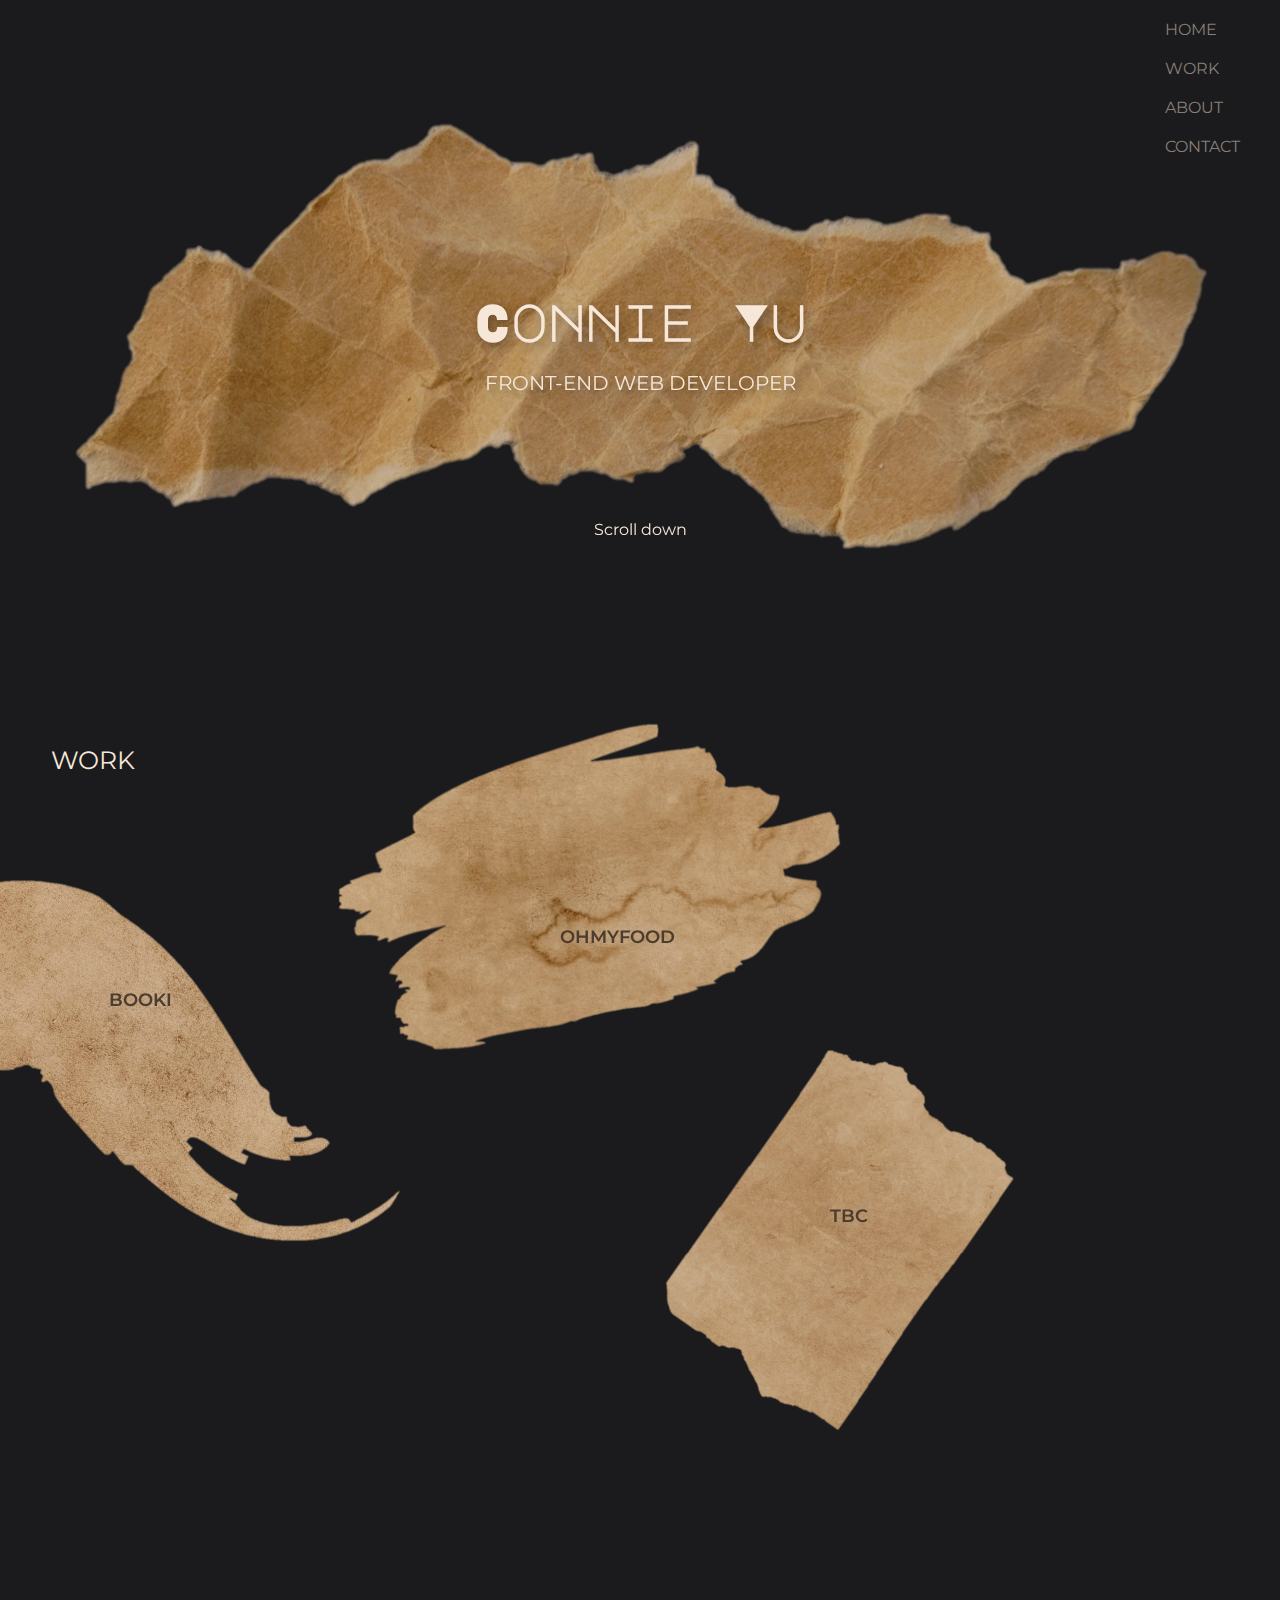
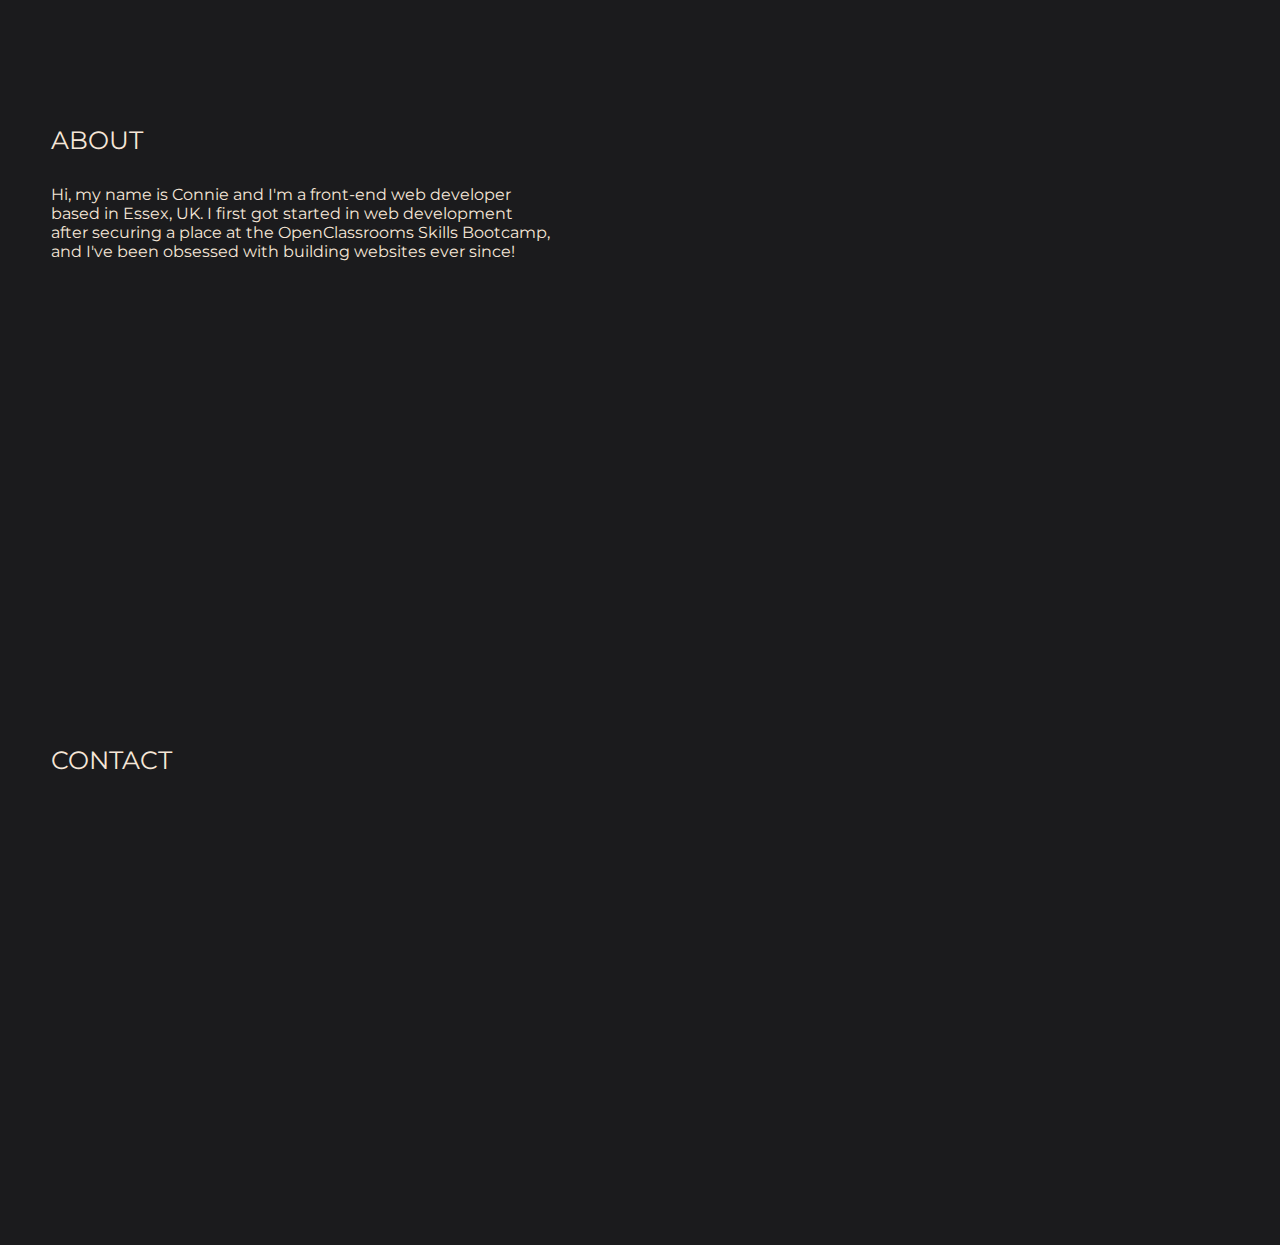
==== index.html @ 80e0e42f "Removed the word "test"" ====
<!DOCTYPE html>
<html lang="en">
<head>
    <meta charset="UTF-8">
    <meta name="viewport" content="width=device-width, initial-scale=1.0">
    <link rel="stylesheet" href="css/style.css"/>
    <link rel="stylesheet" href="https://cdnjs.cloudflare.com/ajax/libs/font-awesome/6.3.0/css/all.min.css" integrity="sha512-SzlrxWUlpfuzQ+pcUCosxcglQRNAq/DZjVsC0lE40xsADsfeQoEypE+enwcOiGjk/bSuGGKHEyjSoQ1zVisanQ==" crossorigin="anonymous" referrerpolicy="no-referrer">
    <link href="https://fonts.googleapis.com/css?family=Major+Mono+Display:regular" rel="stylesheet" />
    <link href="https://fonts.googleapis.com/css?family=Montserrat:100,200,300,regular,500,600,700,800,900,100italic,200italic,300italic,italic,500italic,600italic,700italic,800italic,900italic" rel="stylesheet" />
    <title>Portfolio Connie Yu</title>
</head>
<body>
    <section>

    <nav>
        <div class="NavBar">
            <ul>
              <div><li id="HomeNav"><a href="#">HOME</a></li></div>
              <div><li id="WorkNav"><a href="#WORK">WORK</a></li></div>
              <div><li id="AboutNav"><a href="#ABOUT">ABOUT</a></li></div>
              <div><li id="Contact"><a href="#CONTACT">CONTACT</a></li></div>
            </ul>
        </div>
    </nav>
    <div class="BackgroundImage"><img src="images\PaperTexture.png"></div>
    <div class="TitleContainer">
        <h1>Connie Yu</h1>
        <h2>FRONT-END WEB DEVELOPER</h2>
    </div>

    <div class="ScrollDownContainer">
        <div class="ScrollDownTextContainer">
            Scroll down
        </div>
    <div class="DownArrowContainer">
        <i class="fa-solid fa-angle-down"></i>
    </div>


</section>

<div id="Pages">

<div id="WORK">

    <h2 class="PageTitle">WORK</h2>
    <div class="WoodAbstractContainer">
        <div class="WoodAbstract1Container"><img src="images\WoodAbstract1.png"></div>
        <div class="WoodAbstract2Container"><img src="images\WoodAbstract2.png"></div>
        <div class="WoodAbstract3Container"><img src="images\WoodAbstract3.png"></div>
    </div>
    
    <div class="ProjectTitlesContainer">
        <div class=BookiTitle>
            <div class="ProjectTitleContainer">
                <a href="Booki.html">BOOKI</a>
            </div>
        </div>

        <div class=OhmyfoodTitle>
            <div class="ProjectTitleContainer">
                <a href="Ohmyfood.html">OHMYFOOD</a>
            </div>
        </div>

        <div class=TBCTitle>
            <div class="ProjectTitleContainer">
                <a href="TBC.html">TBC</a>
            </div>
        </div>
    </div>

</div>

<div id="ABOUT">
    <h2 class="PageTitle">ABOUT</h2>
    
    <div class="AboutTextContainer">
        <p>Hi, my name is Connie and I'm a front-end web developer based in Essex, UK. I first got started in web development after securing a place at the OpenClassrooms Skills Bootcamp, and I've been obsessed with building websites ever since!</p>
    </div>
</div>

<div id="CONTACT">
    <h2 class="PageTitle">CONTACT</h2>
</div>

</div>


</body>
</html>
---- css/style.css ----
*{
    box-sizing: border-box;
    margin: 0;
    padding: 0;
    font-family: "Montserrat",sans-serif;
    color:#F6E7D8;
    background-color:#1b1b1d;
    

}  

div.BackgroundImage {
    display:flex;
    z-index:0;
    align-items:center;
    width:100%;
    object-fit:cover;
    margin-top:-200px;
    justify-content:center;
}

img {
    width:1280px;
    opacity:84%;
}

div#Pages {
    padding-left:4%;
    padding-right:4%;
}

div.TitleContainer h1 {
    font-family:"Major Mono Display", sans-serif;
    display:flex;
    font-size:50px;
    padding-bottom:25px;

}

h2 {
    display:flex;
    font-weight:400;
    font-size:19.5px;


}

div.TitleContainer {

    display:flex;
    align-items:center;
    justify-content:center;
    flex-direction:column;
    z-index:3;
    position:relative;
    margin-top:-400px;
    background-color:transparent;
    text-shadow:3px 4px 10px #1b1b1a5e;


}

div.TitleContainer h1 {
    background-color: transparent;
}


div.TitleContainer h2 {
    background-color: transparent;
}

nav ul li a {
    position:relative;
    text-decoration:none;
    display:flex;
    color:#867F77;
    padding-bottom:20px;
    background-color:transparent;

}

nav ul li a:hover {
    color:#F6E7D8;
   
}


.NavBar  {
    display:flex;
    justify-content:right;
    padding-right:40px;
    padding-top:20px;
    z-index:3;
    background-color:transparent;



}

.NavBar ul li {
    list-style: none;
}

nav  {
    display:flex;
    flex-direction:column;

 
}


div.ScrollDownContainer {
    position:fixed;
    width:100vw;
    background-color:transparent;
    display:flex;
    align-items:center;
    flex-direction:column;
    padding-top:125px;


}

div.ScrollDownTextContainer {
    padding-bottom:5px;
    background-color:transparent;
    display:flex;
    justify-content:center;
}

i.fa-solid.fa-angle-down {
    background-color:transparent;
}

div.DownArrowContainer {
    background-color:transparent;
    display:flex;
    
}

section {
    padding-bottom:350px;
}


h2.PageTitle {
    font-size:25px;

}



div.ProjectTitlesContainer {
    display:flex;
    flex-direction:row;
    justify-content:space-between;
    position:relative;
    z-index:5;
    margin-top:-197px;
    background-color:transparent;
   
}

div.BookiTitle {
    margin-left: -23px;
    margin-top: -300px;
    background-color: transparent;

}



div.OhmyfoodTitle {
    margin-left: -23px;
    margin-top: -363px;
    background-color: transparent;
}

div.TBCTitle {
    position:relative;
    left: -267px;
    margin-top: -84px;
    background-color: transparent;
}

div.ProjectTitleContainer  {
    display:flex;
    background-color:transparent;
    height: 123px;
    width: 225px;
    justify-content:center;
    align-items:center;    
    font-size:18px;
}



div.ProjectTitleContainer a {    
    text-decoration:none;
    background-color:transparent;  
    color:#4D3D2E;
}

div.ProjectTitleContainer a:hover{     
    color:#F6E7D8;
}



div.Circle:hover {
    background-color:#1a1a1b;
}

div#ABOUT {
    height:700px;
}

#WORK {
    height:100vh;

}

#WORK a {
    font-weight:620;
}

div.WoodAbstract1Container img {
    width:700px;
    background-color:transparent;
    filter:saturate(130%)

}


div.WoodAbstract1Container {
    background-color:transparent;
    display:flex;
    align-items:center;
    position:relative;
    z-index:4;
    object-fit: contain;
    background-color: transparent;
    margin-left: -248px;
    margin-top: 94px;
}

div.WoodAbstract2Container img {
    width:630px;
    background-color:transparent;
    filter:saturate(130%)

}


div.WoodAbstract2Container {
    background-color:transparent;
    display:flex;
    align-items:center;
    position:relative;
    z-index:4;
    object-fit: contain;
    background-color: transparent;
    margin-left: 226px;
    margin-top: -550px;
}


div.WoodAbstract3Container img {
    width:660px;
    background-color:transparent;
    filter:saturate(130%);


}


div.WoodAbstract3Container {
    background-color:transparent;
    display:flex;
    align-items:center;
    position:relative;
    z-index:4;
    object-fit: contain;
    background-color: transparent;
    margin-left: 435px;
    margin-top: -3px;
    transform: rotate(35deg);

}


#ABOUT {
    padding-top:80px;
    height:100vh;

}

#ABOUT h2 {
    padding-bottom:30px;
}

div.AboutTextContainer {
    width:500px;
}

#CONTACT {
   height:500px;
}
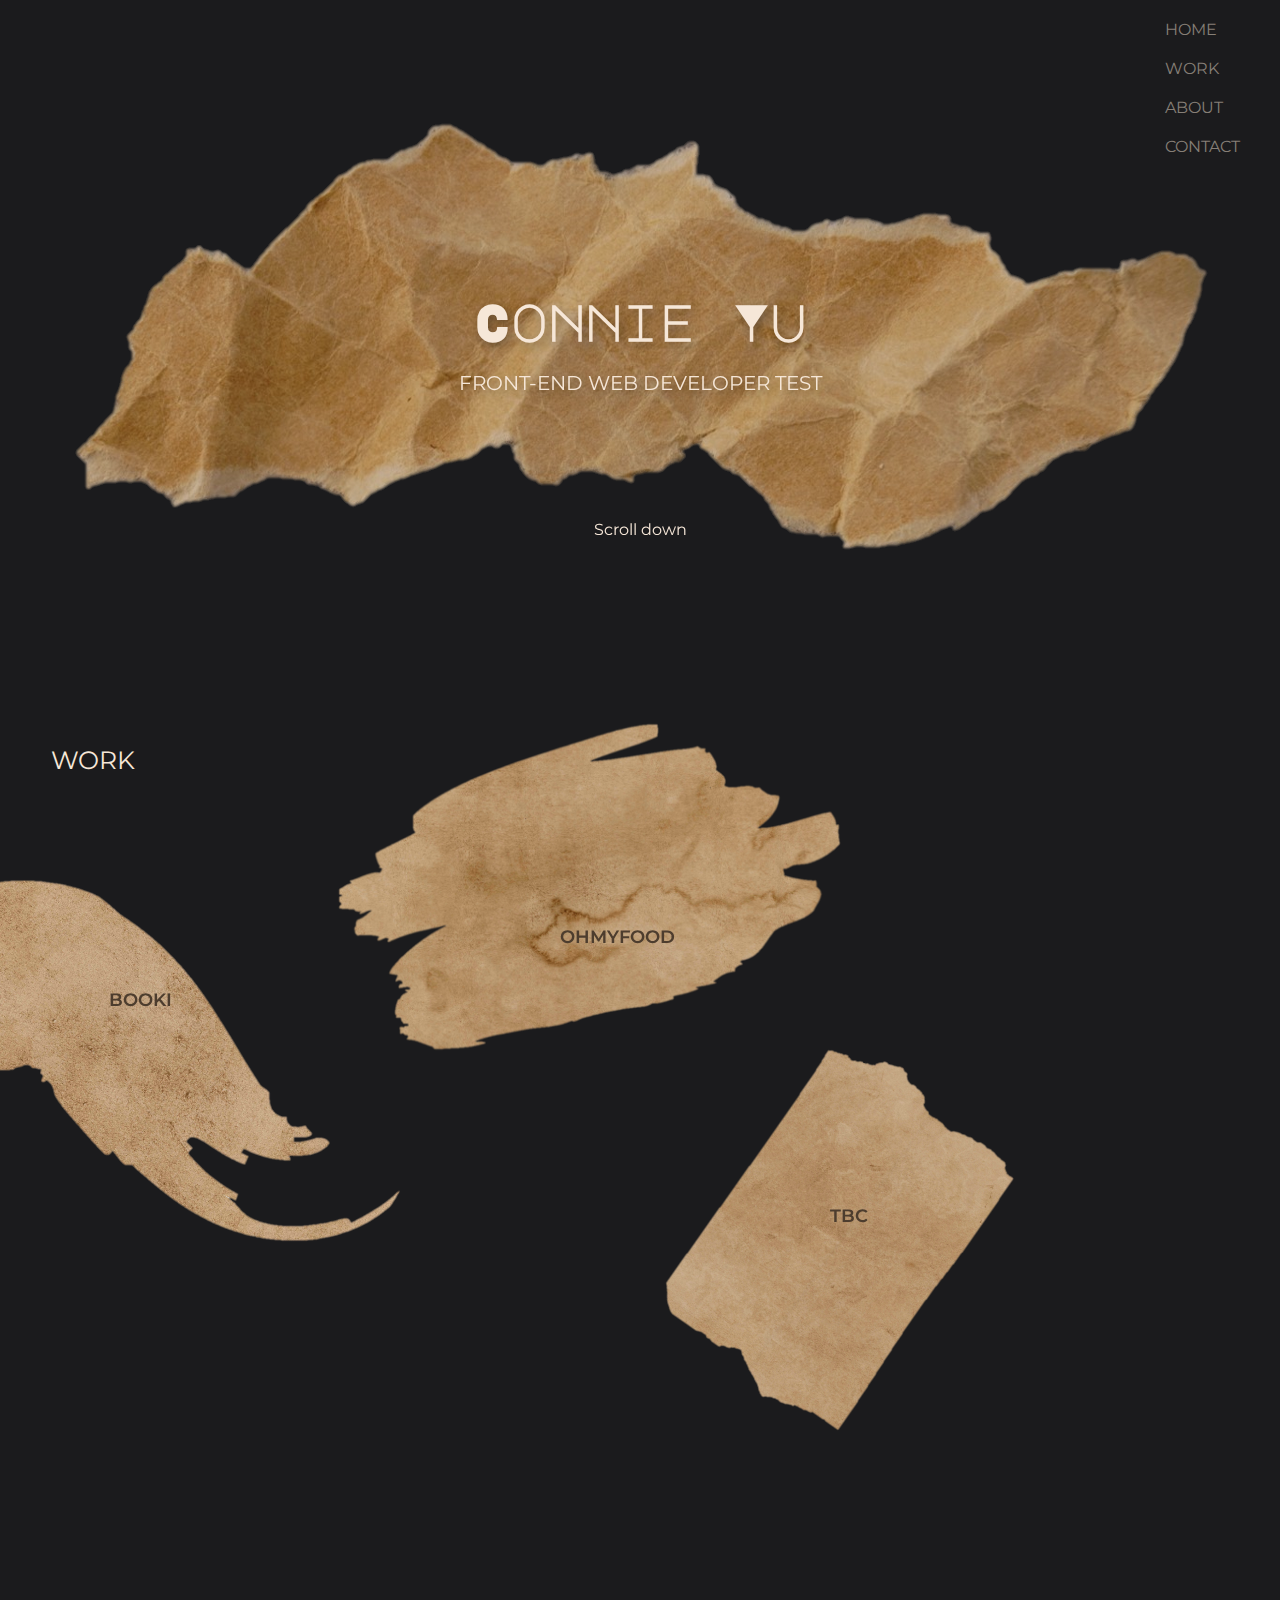
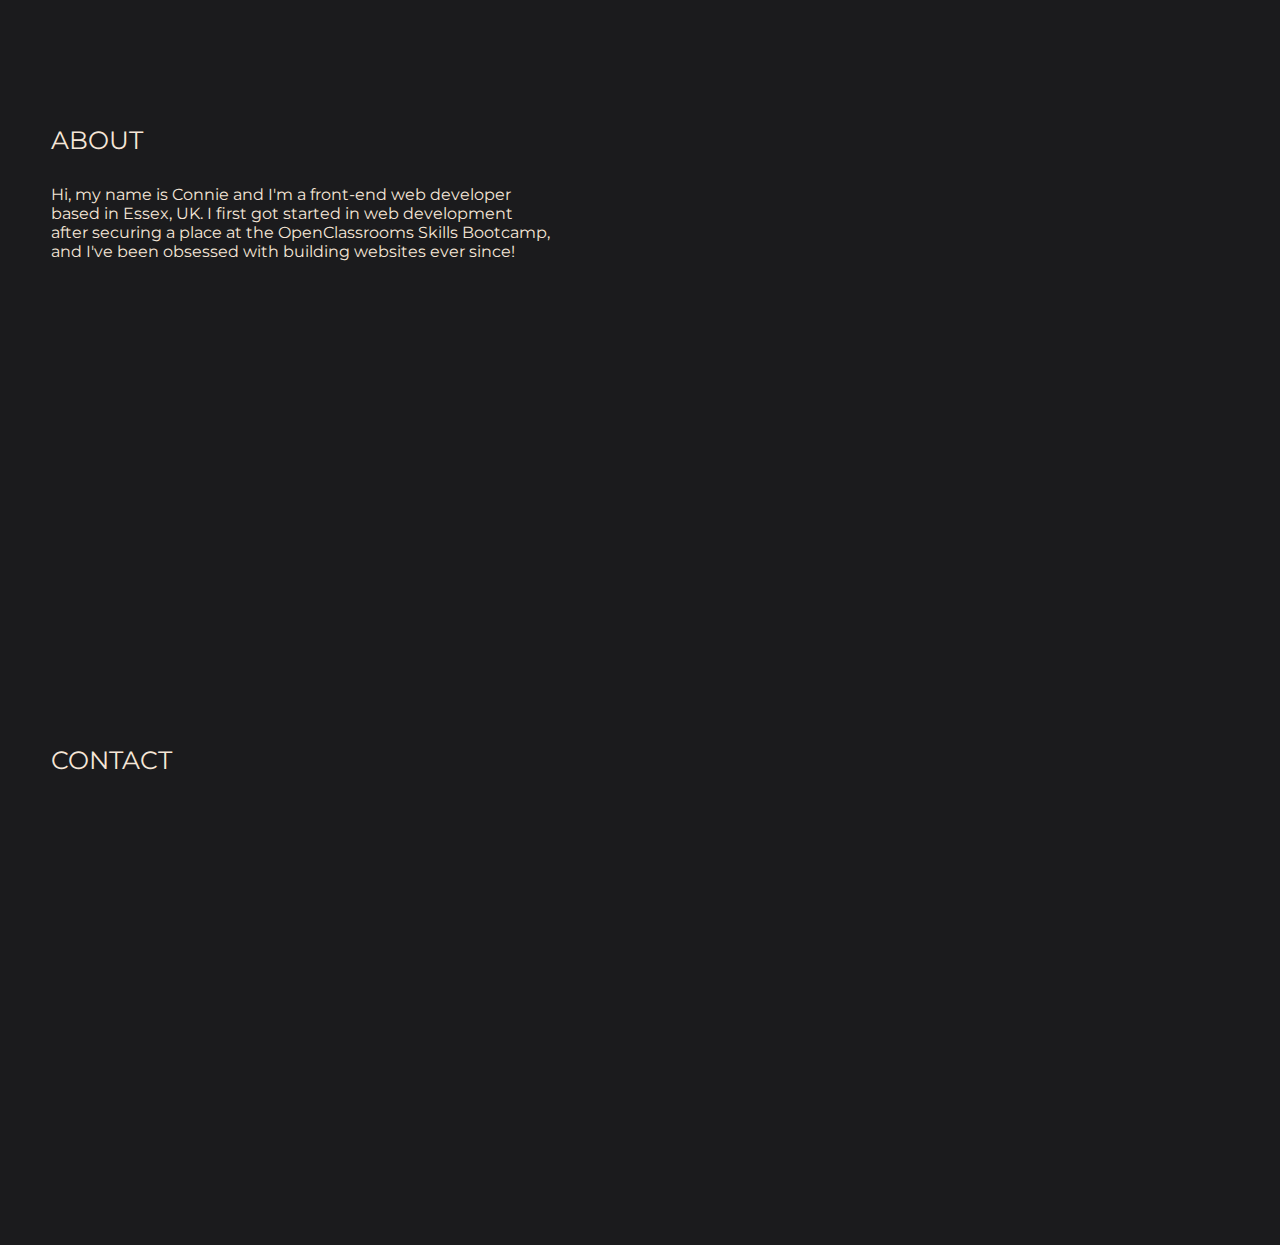
==== commit d48c5811: "Test" ====
--- a/index.html
+++ b/index.html
@@ -4,6 +4,7 @@
     <meta charset="UTF-8">
     <meta name="viewport" content="width=device-width, initial-scale=1.0">
     <link rel="stylesheet" href="css/style.css"/>
+    <link rel="stylesheet" type="text/css" href="path/to/normalize.css">
     <link rel="stylesheet" href="https://cdnjs.cloudflare.com/ajax/libs/font-awesome/6.3.0/css/all.min.css" integrity="sha512-SzlrxWUlpfuzQ+pcUCosxcglQRNAq/DZjVsC0lE40xsADsfeQoEypE+enwcOiGjk/bSuGGKHEyjSoQ1zVisanQ==" crossorigin="anonymous" referrerpolicy="no-referrer">
     <link href="https://fonts.googleapis.com/css?family=Major+Mono+Display:regular" rel="stylesheet" />
     <link href="https://fonts.googleapis.com/css?family=Montserrat:100,200,300,regular,500,600,700,800,900,100italic,200italic,300italic,italic,500italic,600italic,700italic,800italic,900italic" rel="stylesheet" />
@@ -25,7 +26,7 @@
     <div class="BackgroundImage"><img src="images\PaperTexture.png"></div>
     <div class="TitleContainer">
         <h1>Connie Yu</h1>
-        <h2>FRONT-END WEB DEVELOPER</h2>
+        <h2>FRONT-END WEB DEVELOPER TEST</h2>
     </div>
 
     <div class="ScrollDownContainer">
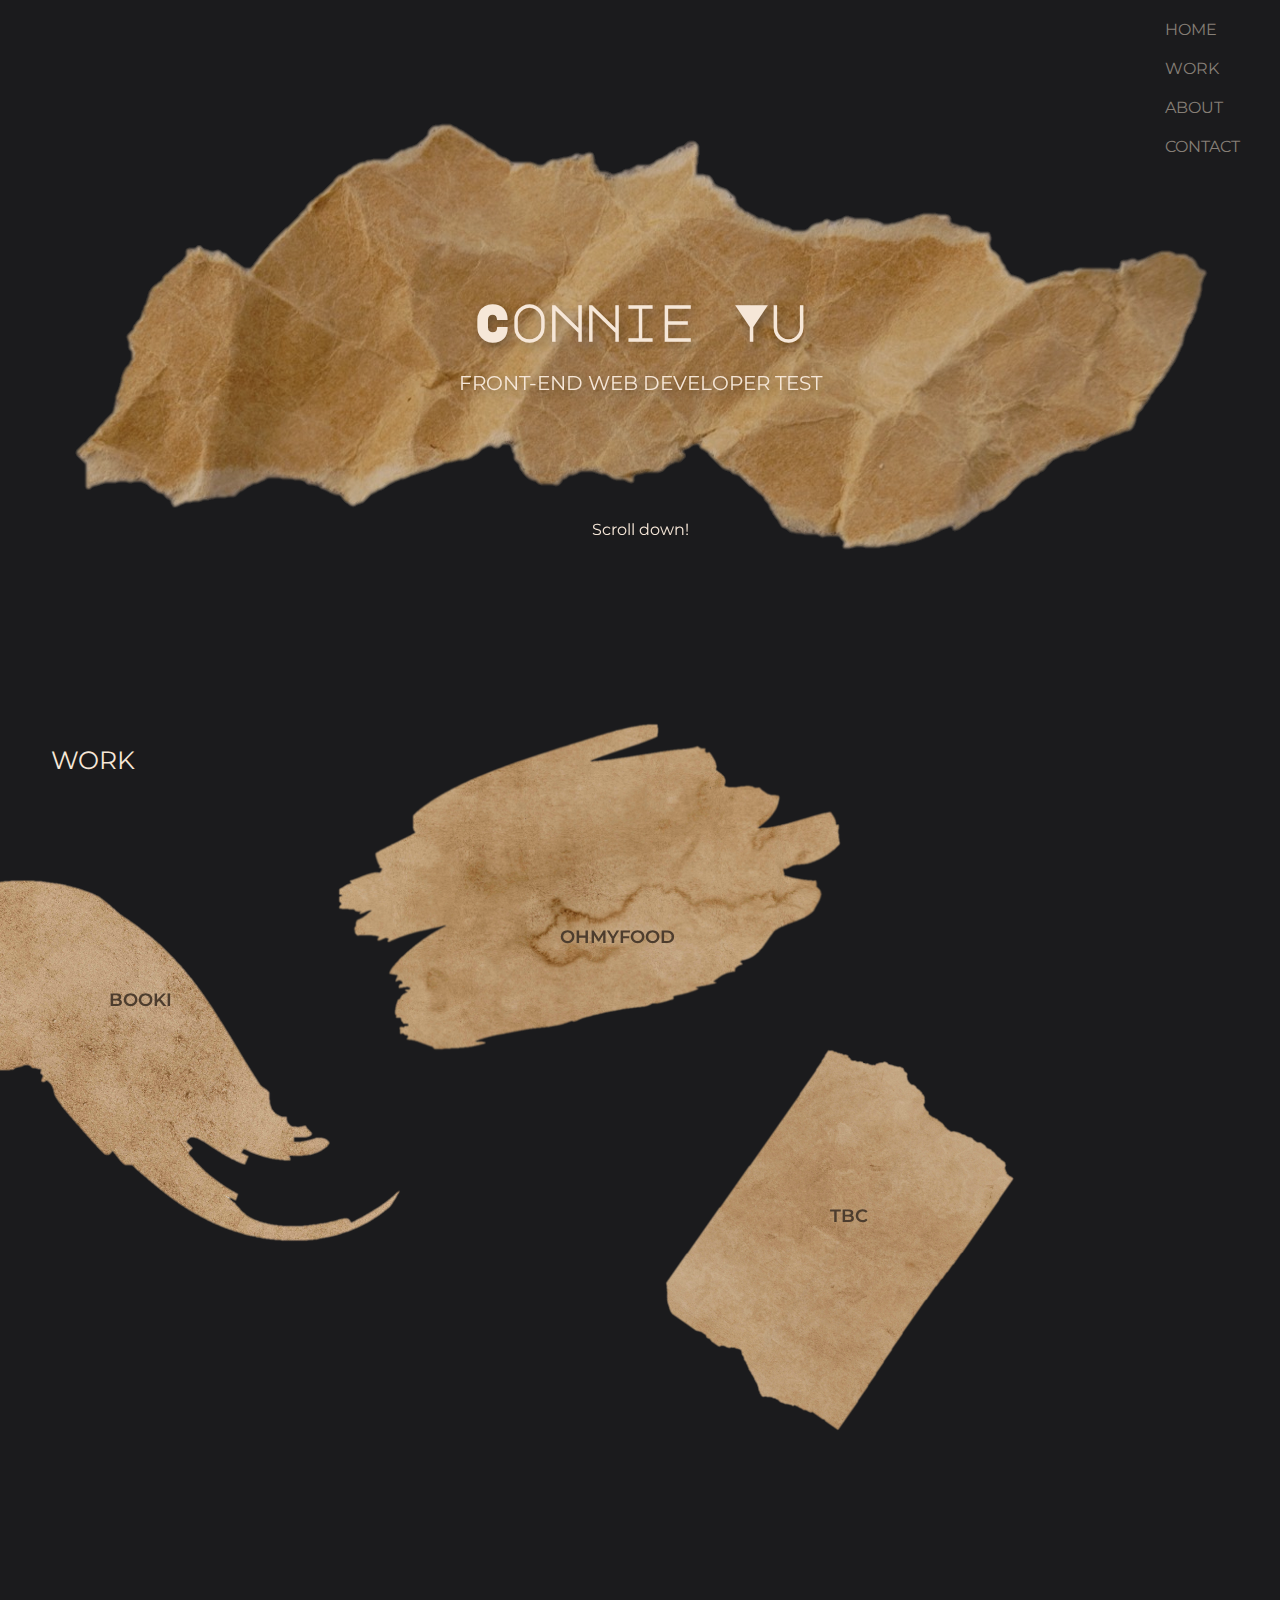
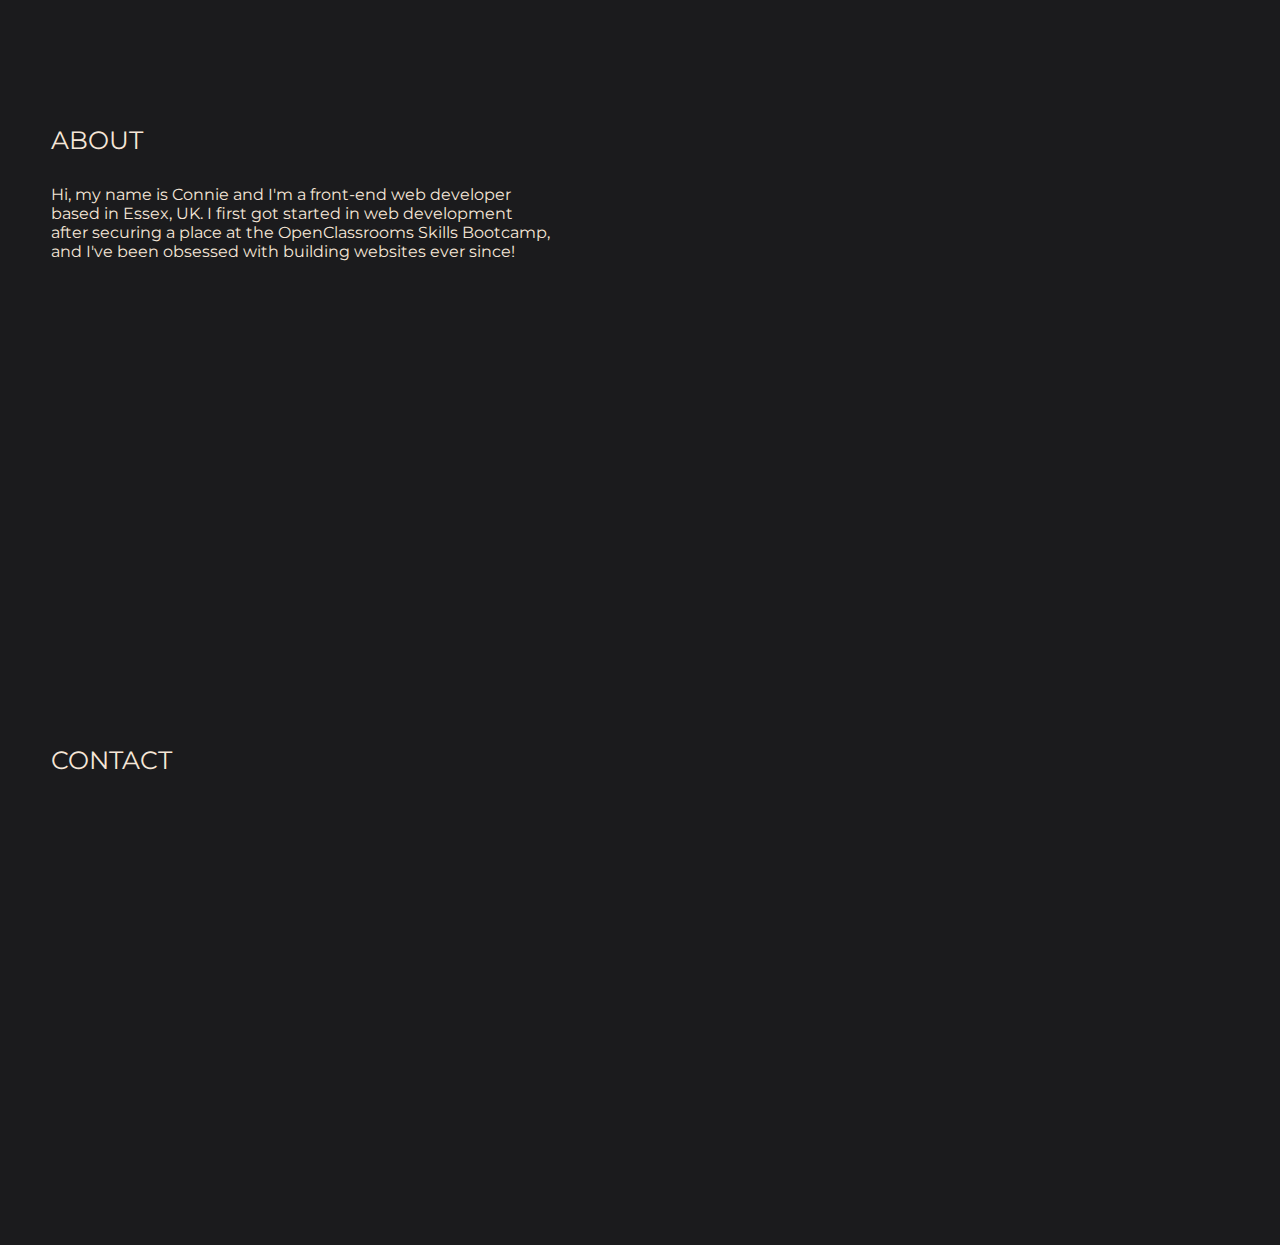
==== commit 7a441ace: "Test 2" ====
--- a/index.html
+++ b/index.html
@@ -31,7 +31,7 @@
 
     <div class="ScrollDownContainer">
         <div class="ScrollDownTextContainer">
-            Scroll down
+            Scroll down!
         </div>
     <div class="DownArrowContainer">
         <i class="fa-solid fa-angle-down"></i>
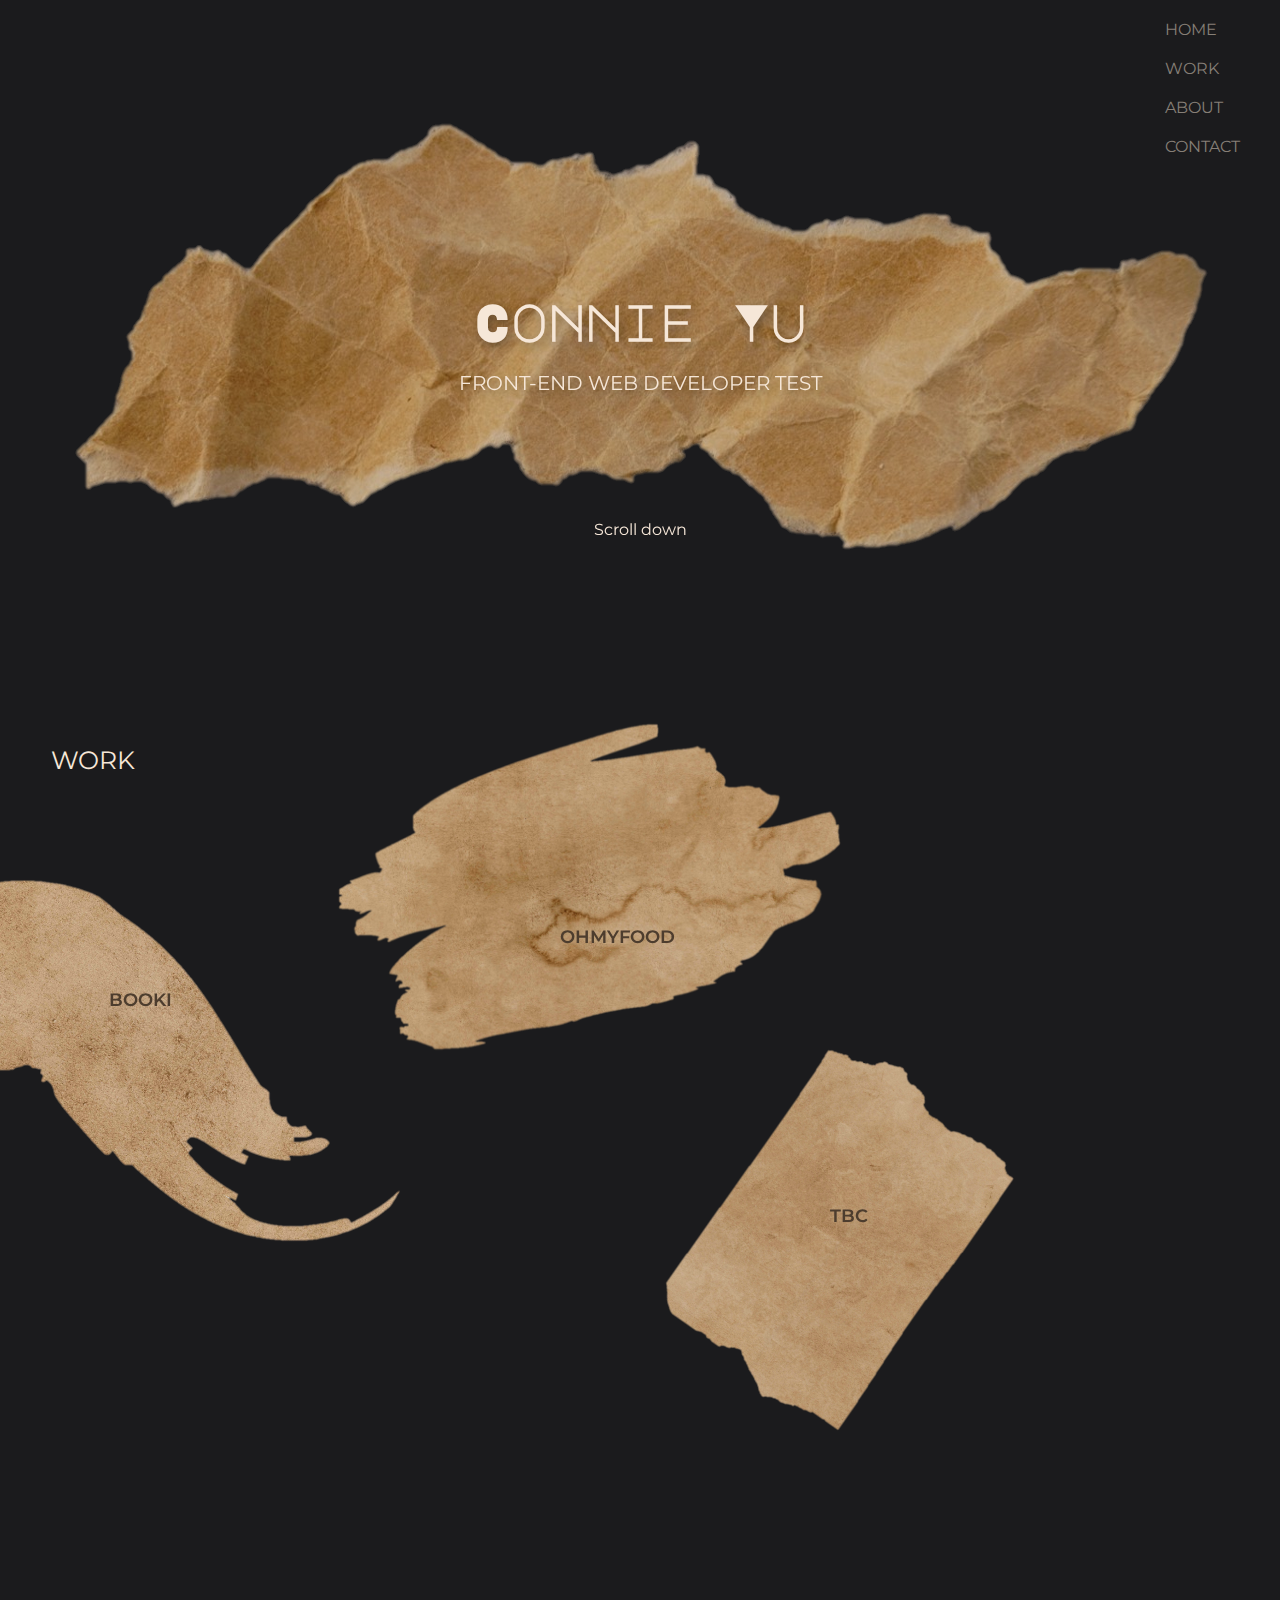
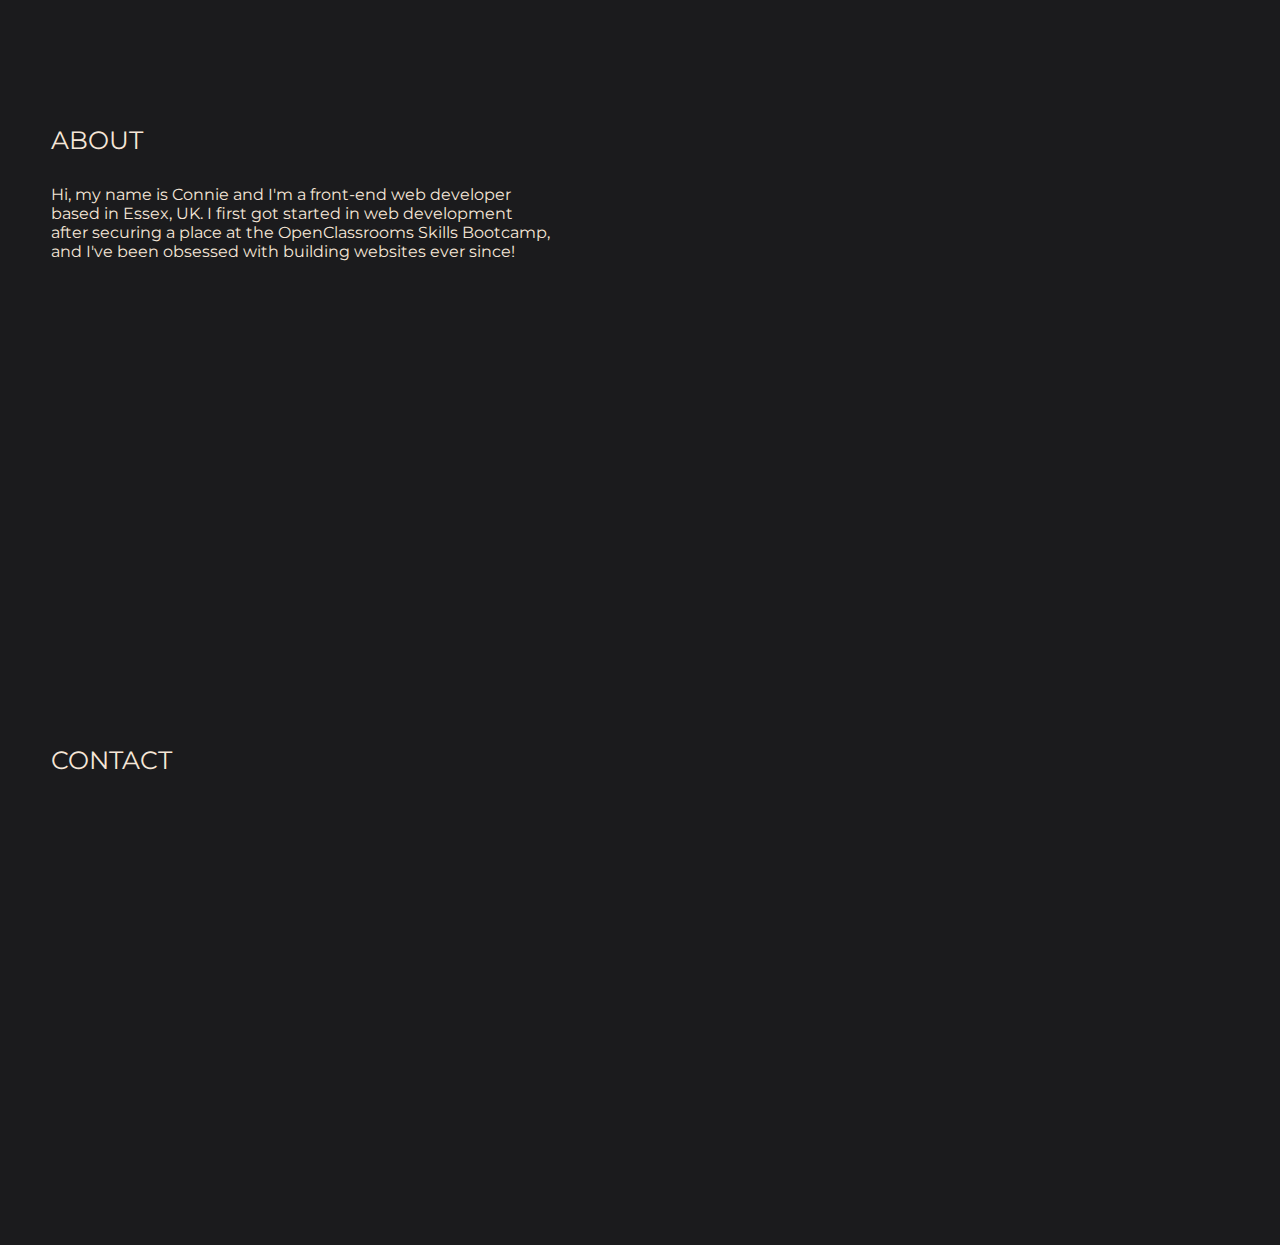
==== commit d658c5ba: "Exclamation mark removed" ====
--- a/index.html
+++ b/index.html
@@ -31,7 +31,7 @@
 
     <div class="ScrollDownContainer">
         <div class="ScrollDownTextContainer">
-            Scroll down!
+            Scroll down
         </div>
     <div class="DownArrowContainer">
         <i class="fa-solid fa-angle-down"></i>
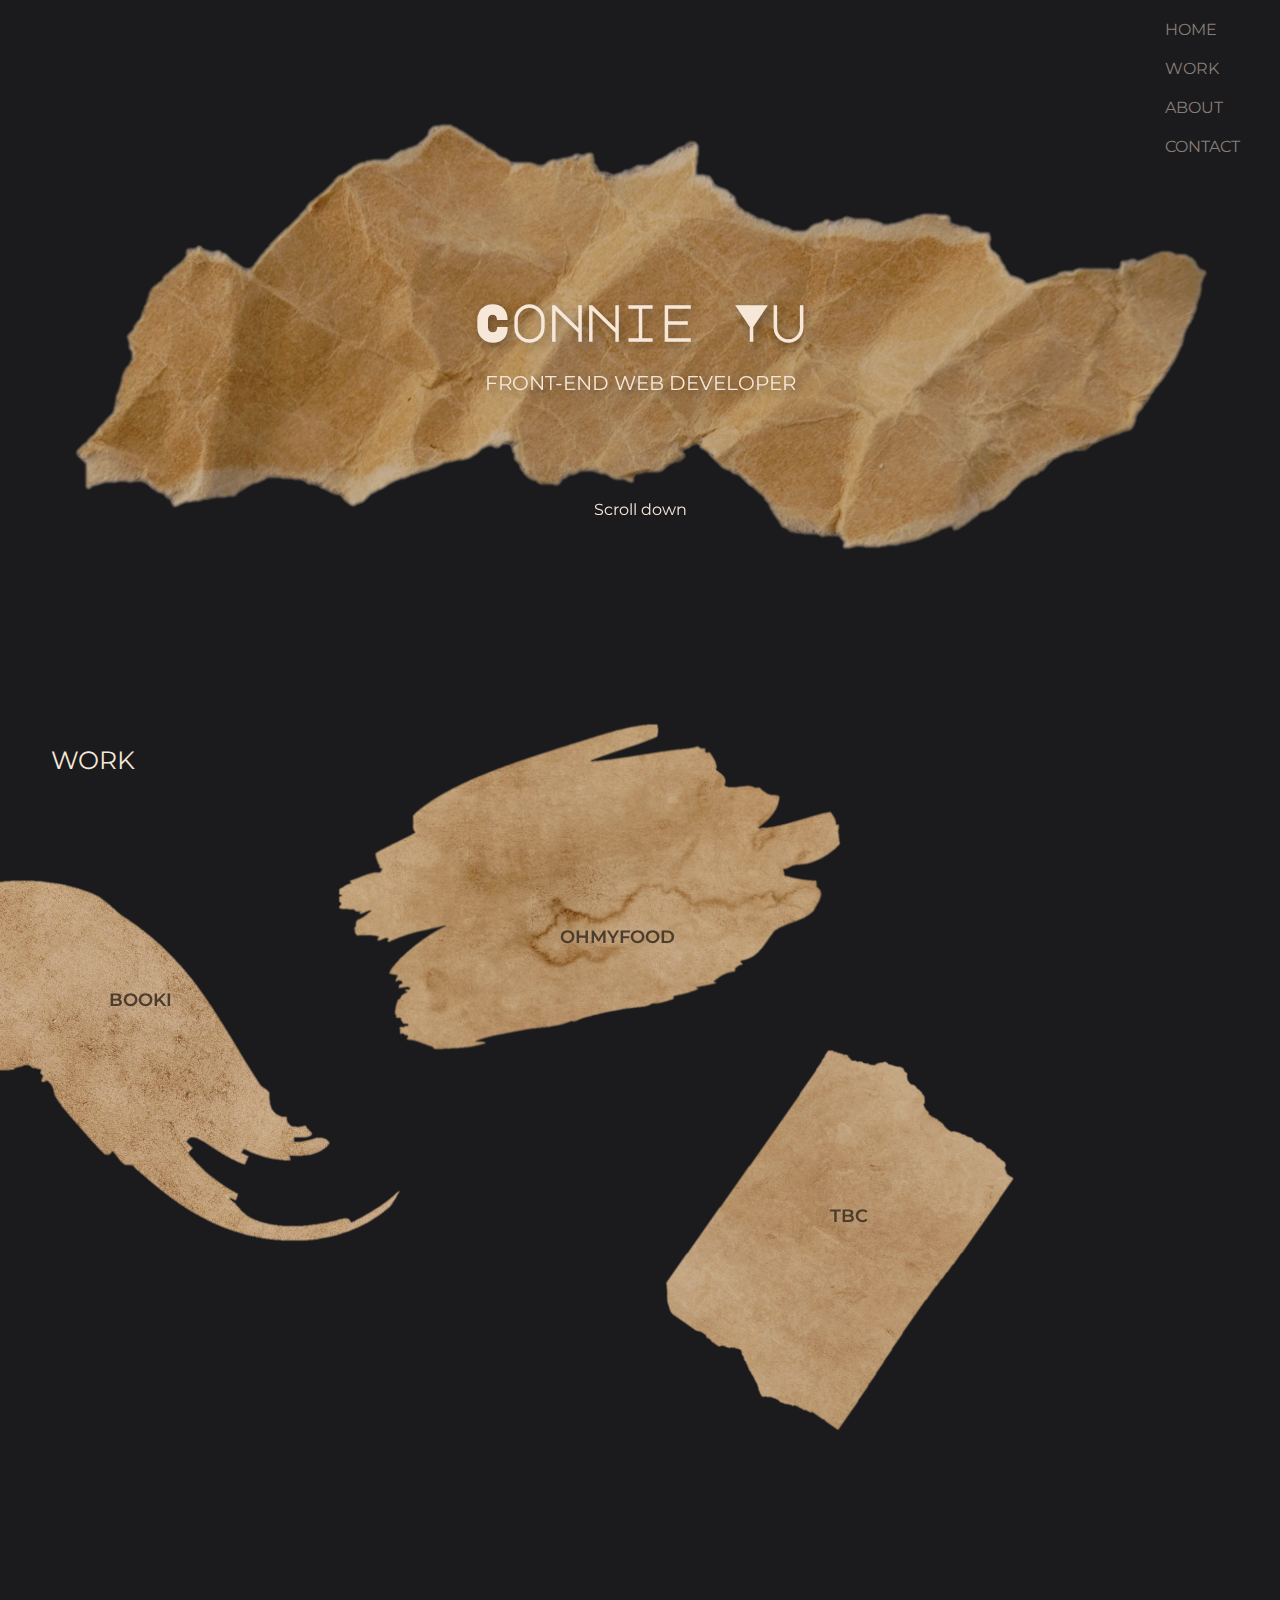
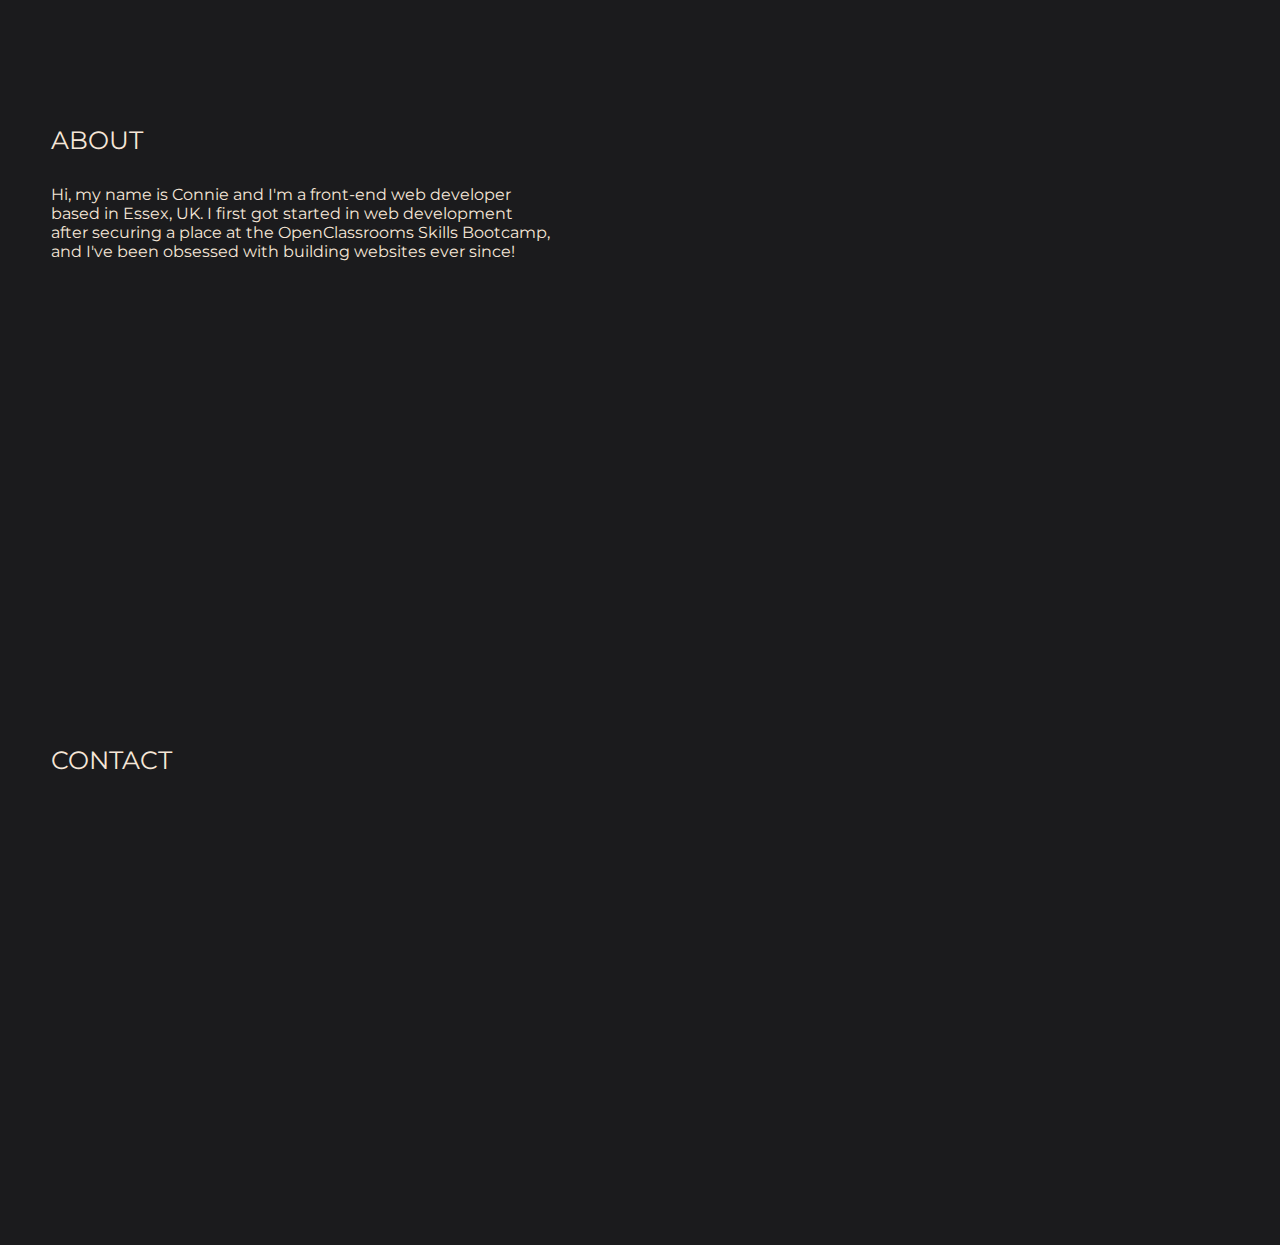
==== commit 9d7191bf: "'Scroll down' container moved higher" ====
--- a/index.html
+++ b/index.html
@@ -26,15 +26,16 @@
     <div class="BackgroundImage"><img src="images\PaperTexture.png"></div>
     <div class="TitleContainer">
         <h1>Connie Yu</h1>
-        <h2>FRONT-END WEB DEVELOPER TEST</h2>
+        <h2>FRONT-END WEB DEVELOPER</h2>
     </div>
 
     <div class="ScrollDownContainer">
         <div class="ScrollDownTextContainer">
             Scroll down
         </div>
-    <div class="DownArrowContainer">
-        <i class="fa-solid fa-angle-down"></i>
+        <div class="DownArrowContainer">
+            <i class="fa-solid fa-angle-down"></i>
+        </div>
     </div>
 
 
--- a/css/style.css
+++ b/css/style.css
@@ -116,7 +116,7 @@
     display:flex;
     align-items:center;
     flex-direction:column;
-    padding-top:125px;
+    padding-top:105px;
 
 
 }
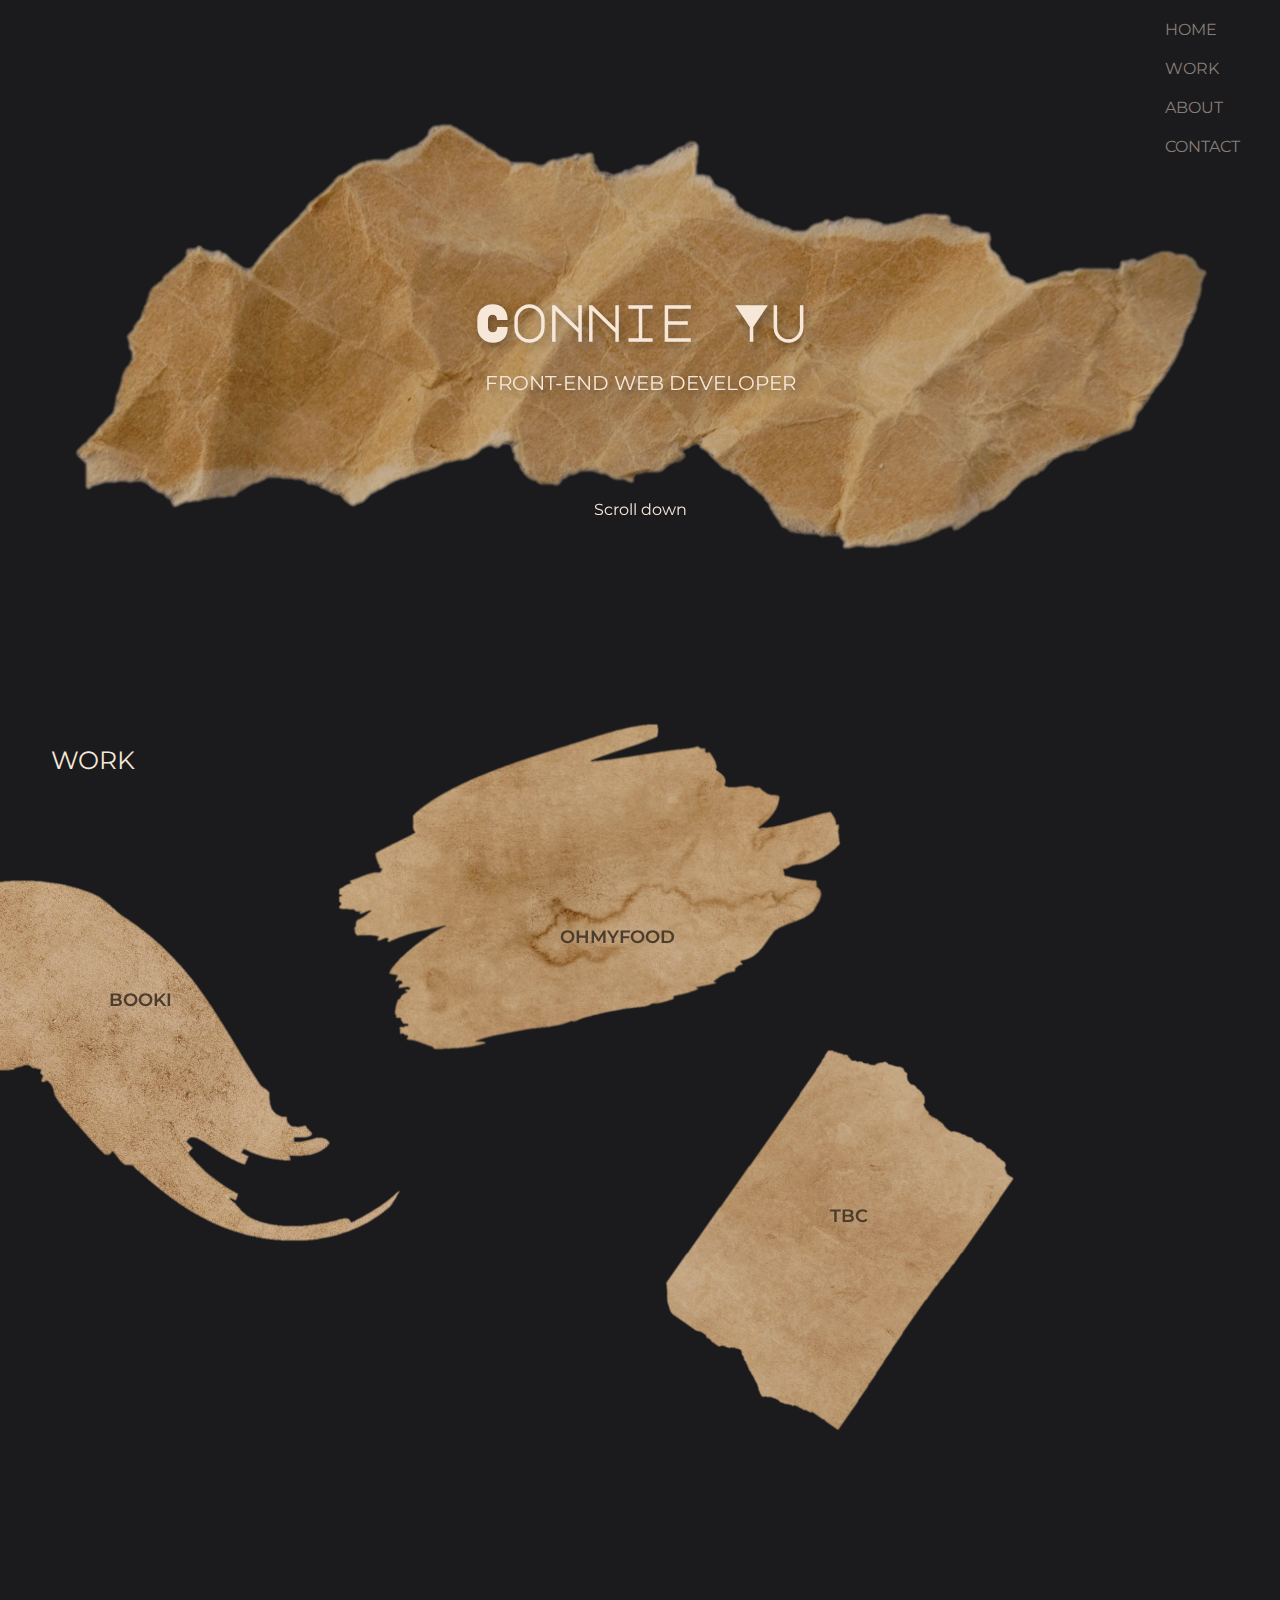
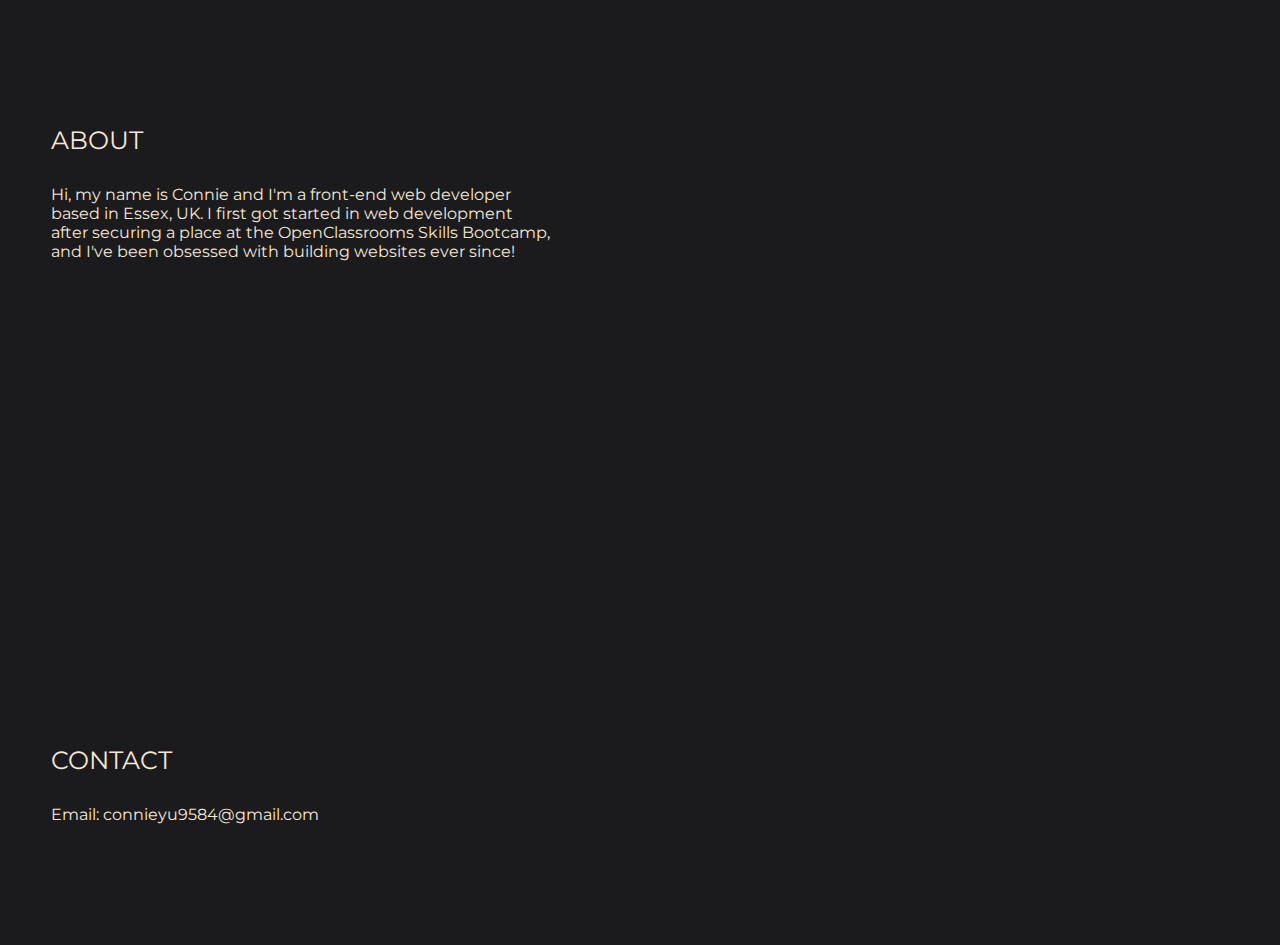
==== commit 734fff16: "Added contact info" ====
--- a/index.html
+++ b/index.html
@@ -84,7 +84,14 @@
 
 <div id="CONTACT">
     <h2 class="PageTitle">CONTACT</h2>
+
+    <div class="ContactTextContainer">
+        <p>Email: connieyu9584@gmail.com</p>
+    </div>
+
 </div>
+
+
 
 </div>
 
--- a/css/style.css
+++ b/css/style.css
@@ -304,5 +304,15 @@
 }
 
 #CONTACT {
-   height:500px;
+   height:200px;
+   
+}
+
+#CONTACT h2 {
+    padding-bottom:30px;
+}
+
+div.ContactTextContainer {
+    width:500px;
+    
 }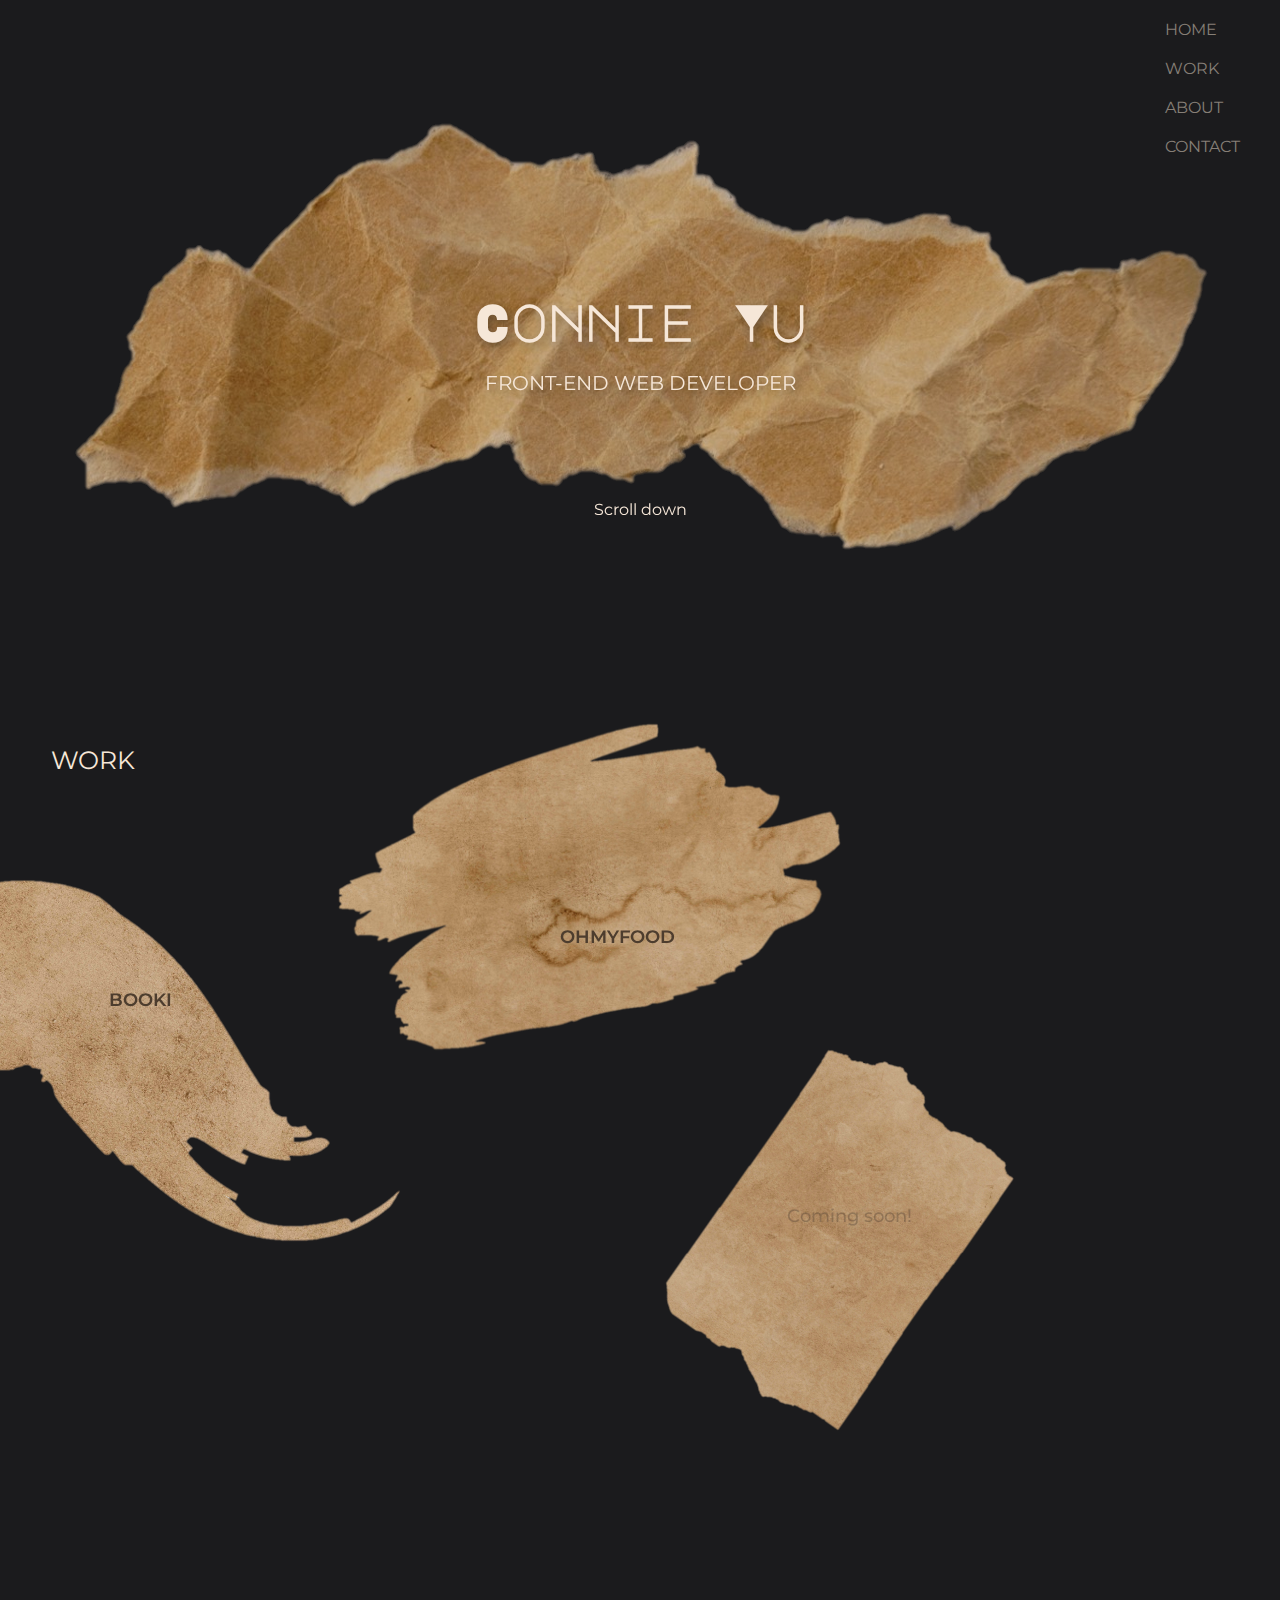
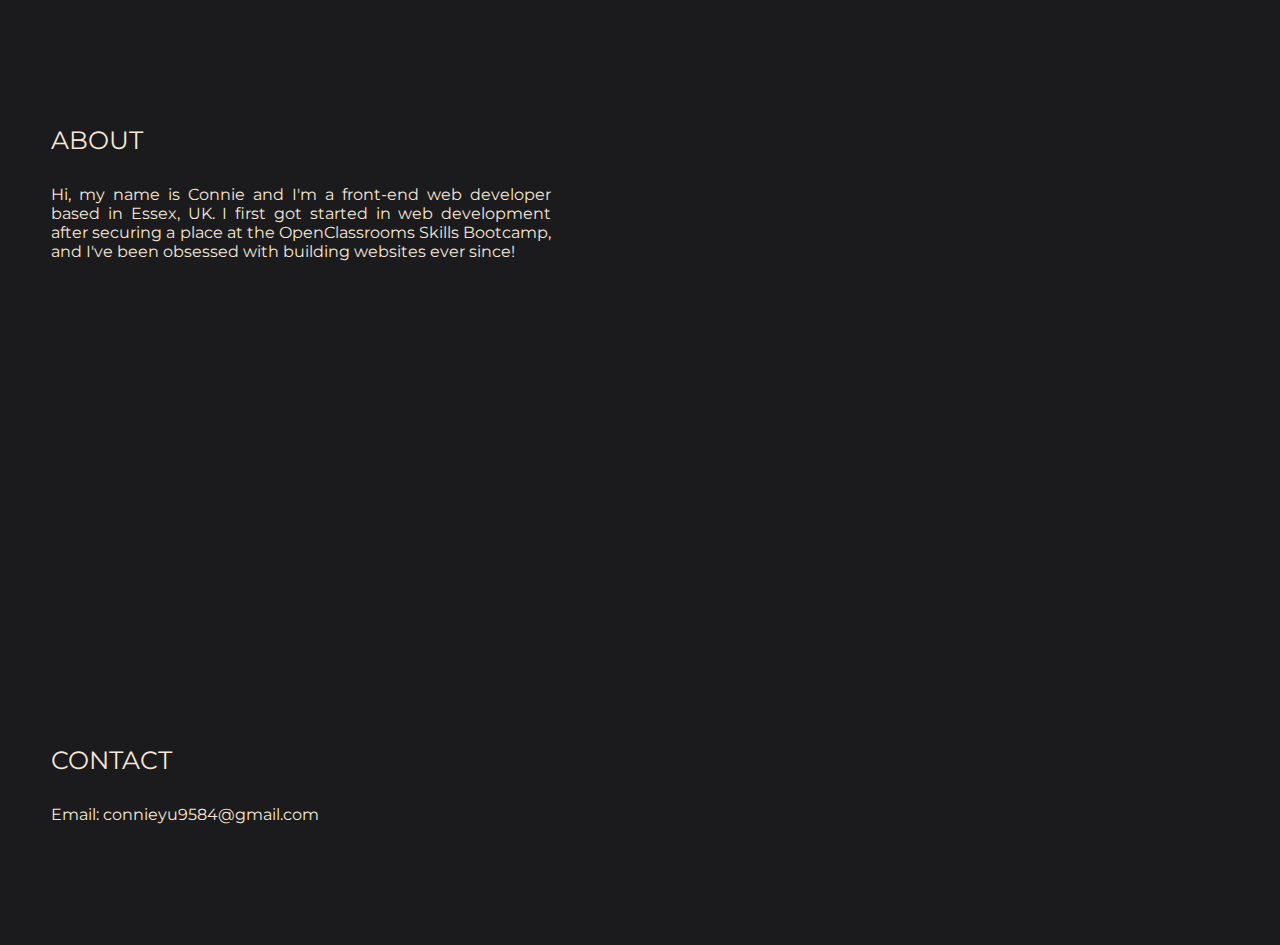
==== commit 4df26aa0: "TBC renamed to Coming Soon, and +arrow to Booki" ====
--- a/index.html
+++ b/index.html
@@ -65,9 +65,9 @@
             </div>
         </div>
 
-        <div class=TBCTitle>
+        <div class=ComingSoonTitle>
             <div class="ProjectTitleContainer">
-                <a href="TBC.html">TBC</a>
+                <div class="ComingSoonContainer">Coming soon!</div>
             </div>
         </div>
     </div>
--- a/css/style.css
+++ b/css/style.css
@@ -176,11 +176,13 @@
     background-color: transparent;
 }
 
-div.TBCTitle {
+div.ComingSoonTitle {
     position:relative;
     left: -267px;
     margin-top: -84px;
     background-color: transparent;
+
+
 }
 
 div.ProjectTitleContainer  {
@@ -191,6 +193,7 @@
     justify-content:center;
     align-items:center;    
     font-size:18px;
+    color:#4D3D2E;
 }
 
 
@@ -205,7 +208,13 @@
     color:#F6E7D8;
 }
 
-
+div.ComingSoonContainer {
+    color:#4D3D2E;
+    background-color:transparent;
+    opacity:35%;
+    font-weight:500;
+
+}
 
 div.Circle:hover {
     background-color:#1a1a1b;
@@ -315,4 +324,151 @@
 div.ContactTextContainer {
     width:500px;
     
-}+}
+
+div#OhmyfoodPage {
+    padding-left:4%;
+    padding-right:4%;
+    display:flex;
+    flex-direction:row;
+    justify-content: space-between;
+
+
+}
+
+div#OhmyfoodPage {
+    overflow:hidden;
+
+}
+
+div.OhmyfoodTitleContainer {
+    width:300px;
+    padding-bottom:30px;
+}
+
+p {
+    width:500px;
+    padding-bottom:30px;
+    text-align:justify;
+}
+
+button {
+    border-width: 0px;
+}
+
+button a {
+    text-decoration:none;
+    
+}
+
+div.VisitSiteButtonContainer {
+    display:flex;
+    justify-content: right;
+    padding-top:30px;
+}
+div.OhmyfoodMobileViewHomeContainer img {
+    width: 189px;
+    height: 150vh;
+    opacity:30%;
+}
+
+div.OhmyfoodMobileViewHomeContainer {
+    display: flex;
+    width: 394px;
+    max-height: 100vh;
+    top: -199px;
+    position: relative;
+    left: 100px;
+    transform: rotate(-45deg);
+    background: transparent;
+}
+
+    
+div.OhmyfoodMobileViewMenuContainer {
+    display: flex;
+    width: 394px;
+    max-height: 100vh;
+    top: -402px;
+    position: relative;
+    left: 450px;
+    transform:rotate(-45deg);
+
+}
+
+div.OhmyfoodMobileViewMenuContainer img {
+    width: 189px;
+    height: 150vh;
+    opacity:30%;
+}
+
+
+
+div.OhmyfoodDescription {
+    margin-right:150px;
+
+}
+
+div.OhmyfoodDescription p {
+    width: 552px;
+
+}
+
+div.OhmyfoodAllText {
+    display:flex;
+    justify-content:center;
+    align-items:center;
+    width:100vw;
+    height:100vh;
+    left: 367px;
+    position: relative;
+    font-size: 14px;
+}
+
+div.OhmyfoodMobileViewHomeContainer2 {
+    display: flex;
+    width: 394px;
+    max-height: 100vh;
+    position: relative;
+    left: -1706px;
+    top: 27px;
+    transform:rotate(-45deg);
+
+}
+
+div.OhmyfoodMobileViewHomeContainer2 img {
+    width: 189px;
+    height: 150vh;
+    opacity:30%;
+}
+
+
+div.OhmyfoodMobileViewMenuContainer2 {
+    display: flex;
+    width: 394px;
+    max-height: 100vh;
+    top: 64px;
+    position: relative;
+    left: -1143px;
+    transform:rotate(-45deg);
+
+}
+
+div.OhmyfoodMobileViewMenuContainer2 img {
+    width: 189px;
+    height: 150vh;
+    opacity:30%;
+}
+
+div.BackArrowContainer {
+    padding-top:30px;
+}
+
+i.fa-solid.fa-arrow-left {
+    color:#867F77;
+    font-size:18px;
+}
+
+i.fa-solid.fa-arrow-left:hover {
+    color:#F6E7D8;
+}
+
